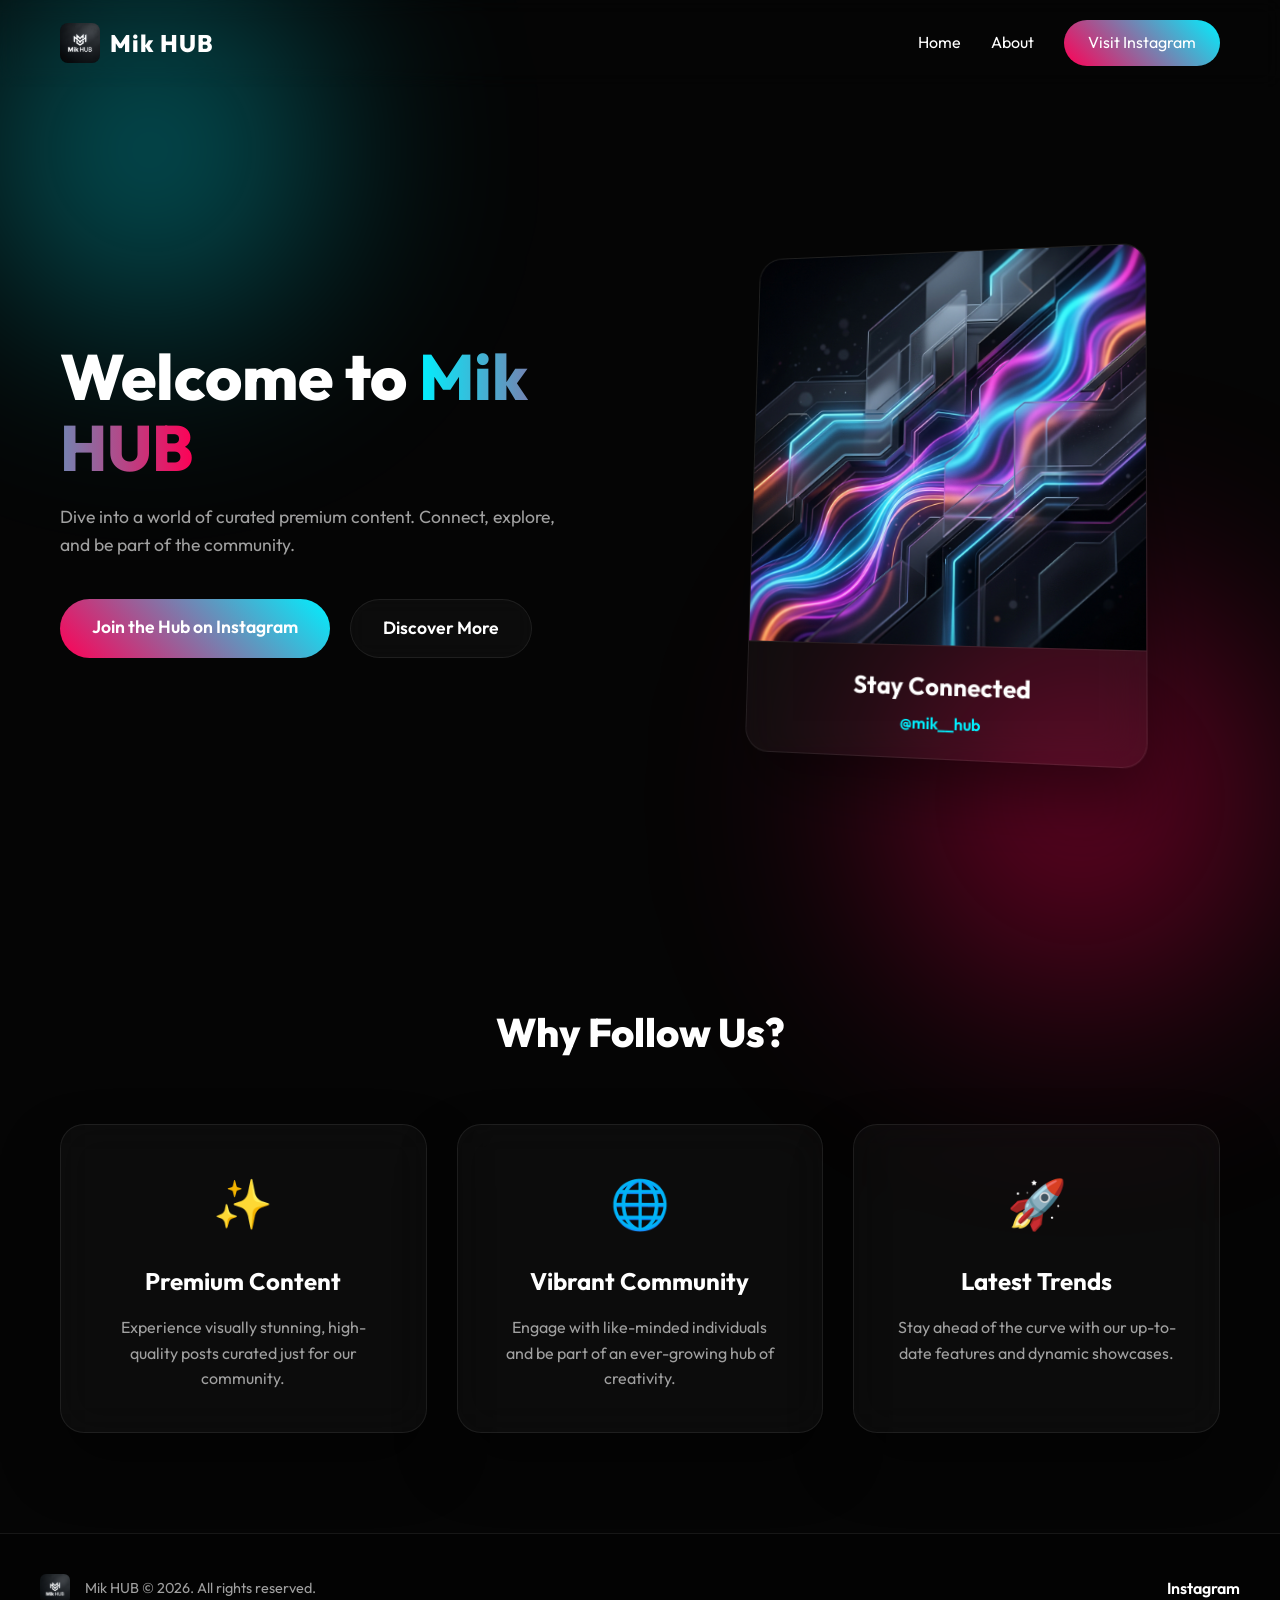
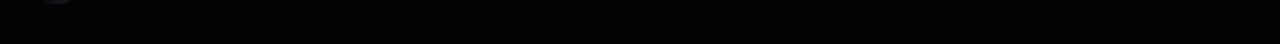
==== index.html @ ecbb57d9 "Initial commit" ====
<!DOCTYPE html>
<html lang="en">
<head>
    <meta charset="UTF-8">
    <meta name="viewport" content="width=device-width, initial-scale=1.0">
    <title>Mik HUB | Premium Connect</title>
    <meta name="description" content="Welcome to Mik HUB. Your central hub for premium content and connections. Follow us on Instagram.">
    <link rel="stylesheet" href="style.css">
    <link href="https://fonts.googleapis.com/css2?family=Outfit:wght@300;400;600;800&display=swap" rel="stylesheet">
</head>
<body>
    <div class="blob blob-1"></div>
    <div class="blob blob-2"></div>
    
    <nav class="navbar">
        <div class="nav-container">
            <div class="logo">
                <img src="assets/logo.png" alt="Mik HUB Logo">
                <span>Mik HUB</span>
            </div>
            <div class="nav-links">
                <a href="#home">Home</a>
                <a href="#about">About</a>
                <a href="https://www.instagram.com/mik__hub?igsh=MWhmcHZrejlreHBydA%3D%3D&utm_source=qr" target="_blank" class="btn-primary">Visit Instagram</a>
            </div>
        </div>
    </nav>

    <main>
        <section id="home" class="hero">
            <div class="hero-content">
                <h1 class="glitch" data-text="Welcome to Mik HUB">Welcome to <span class="highlight">Mik HUB</span></h1>
                <p>Dive into a world of curated premium content. Connect, explore, and be part of the community.</p>
                <div class="cta-group">
                    <a href="https://www.instagram.com/mik__hub?igsh=MWhmcHZrejlreHBydA%3D%3D&utm_source=qr" target="_blank" class="btn-primary large animate-pop">Join the Hub on Instagram</a>
                    <a href="#about" class="btn-secondary large">Discover More</a>
                </div>
            </div>
            <div class="hero-visual">
                <div class="glass-card main-card">
                    <img src="assets/background.png" alt="Mik HUB Visual">
                    <div class="card-overlay">
                        <h3>Stay Connected</h3>
                        <p>@mik__hub</p>
                    </div>
                </div>
            </div>
        </section>

        <section id="about" class="features">
            <h2 class="section-title">Why Follow Us?</h2>
            <div class="feature-grid">
                <div class="glass-card feature-card">
                    <div class="icon">✨</div>
                    <h3>Premium Content</h3>
                    <p>Experience visually stunning, high-quality posts curated just for our community.</p>
                </div>
                <div class="glass-card feature-card">
                    <div class="icon">🌐</div>
                    <h3>Vibrant Community</h3>
                    <p>Engage with like-minded individuals and be part of an ever-growing hub of creativity.</p>
                </div>
                <div class="glass-card feature-card">
                    <div class="icon">🚀</div>
                    <h3>Latest Trends</h3>
                    <p>Stay ahead of the curve with our up-to-date features and dynamic showcases.</p>
                </div>
            </div>
        </section>
    </main>

    <footer>
        <div class="footer-content">
            <div class="footer-logo">
                <img src="assets/logo.png" alt="Mik HUB Logo">
                <p>Mik HUB &copy; <span id="year"></span>. All rights reserved.</p>
            </div>
            <div class="social-links">
                <a href="https://www.instagram.com/mik__hub?igsh=MWhmcHZrejlreHBydA%3D%3D&utm_source=qr" target="_blank">Instagram</a>
            </div>
        </div>
    </footer>

    <script src="script.js"></script>
</body>
</html>
---- style.css ----
:root {
    --bg-color: #050505;
    --text-primary: #ffffff;
    --text-secondary: #a0a0a0;
    --accent-color: #00f0ff;
    --accent-secondary: #ff0055;
    --glass-bg: rgba(255, 255, 255, 0.03);
    --glass-border: rgba(255, 255, 255, 0.08);
}

* {
    margin: 0;
    padding: 0;
    box-sizing: border-box;
}

body {
    font-family: 'Outfit', sans-serif;
    background-color: var(--bg-color);
    color: var(--text-primary);
    overflow-x: hidden;
    line-height: 1.6;
}

/* Background Blobs */
.blob {
    position: fixed;
    border-radius: 50%;
    filter: blur(100px);
    z-index: -1;
    opacity: 0.5;
    animation: float 20s infinite ease-in-out alternate;
}

.blob-1 {
    width: 50vw;
    height: 50vw;
    max-width: 500px;
    max-height: 500px;
    background: radial-gradient(circle, var(--accent-color), transparent 70%);
    top: -100px;
    left: -100px;
}

.blob-2 {
    width: 60vw;
    height: 60vw;
    max-width: 600px;
    max-height: 600px;
    background: radial-gradient(circle, var(--accent-secondary), transparent 70%);
    bottom: -200px;
    right: -100px;
    animation-delay: -10s;
}

@keyframes float {
    0% { transform: translate(0, 0) scale(1); }
    100% { transform: translate(50px, 50px) scale(1.1); }
}

/* Navbar */
.navbar {
    position: fixed;
    top: 0;
    width: 100%;
    padding: 20px 0;
    z-index: 100;
    transition: all 0.3s ease;
    backdrop-filter: blur(10px);
    -webkit-backdrop-filter: blur(10px);
    border-bottom: 1px solid transparent;
}

.navbar.scrolled {
    background: rgba(5, 5, 5, 0.8);
    border-bottom: 1px solid var(--glass-border);
    padding: 15px 0;
}

.nav-container {
    max-width: 1200px;
    margin: 0 auto;
    display: flex;
    justify-content: space-between;
    align-items: center;
    padding: 0 20px;
}

.logo {
    display: flex;
    align-items: center;
    gap: 10px;
    font-weight: 800;
    font-size: 1.5rem;
    letter-spacing: 1px;
}

.logo img {
    height: 40px;
    border-radius: 8px;
}

.nav-links {
    display: flex;
    align-items: center;
    gap: 30px;
}

.nav-links a {
    color: var(--text-primary);
    text-decoration: none;
    font-weight: 400;
    transition: color 0.3s ease;
}

.nav-links a:hover {
    color: var(--accent-color);
}

/* Buttons */
.btn-primary {
    background: linear-gradient(45deg, var(--accent-secondary), var(--accent-color));
    color: white;
    padding: 10px 24px;
    border-radius: 30px;
    text-decoration: none;
    font-weight: 600;
    transition: transform 0.3s ease, box-shadow 0.3s ease;
    border: none;
    cursor: pointer;
    display: inline-block;
}

.btn-primary:hover {
    transform: translateY(-2px);
    box-shadow: 0 10px 20px rgba(0, 240, 255, 0.3);
    color: white;
}

.btn-secondary {
    background: var(--glass-bg);
    border: 1px solid var(--glass-border);
    color: white;
    padding: 10px 24px;
    border-radius: 30px;
    text-decoration: none;
    font-weight: 600;
    transition: all 0.3s ease;
    backdrop-filter: blur(10px);
}

.btn-secondary:hover {
    background: rgba(255, 255, 255, 0.1);
    transform: translateY(-2px);
}

.large {
    padding: 14px 32px;
    font-size: 1.1rem;
}

/* Hero Section */
.hero {
    min-height: 100vh;
    display: flex;
    align-items: center;
    max-width: 1200px;
    margin: 0 auto;
    padding: 100px 20px 0;
    gap: 50px;
}

.hero-content {
    flex: 1;
}

.hero-content h1 {
    font-size: clamp(2.5rem, 5vw, 4rem);
    font-weight: 800;
    line-height: 1.1;
    margin-bottom: 20px;
}

.highlight {
    background: linear-gradient(to right, var(--accent-color), var(--accent-secondary));
    -webkit-background-clip: text;
    -webkit-text-fill-color: transparent;
}

.hero-content p {
    font-size: 1.1rem;
    color: var(--text-secondary);
    margin-bottom: 40px;
    max-width: 500px;
}

.cta-group {
    display: flex;
    gap: 20px;
    flex-wrap: wrap;
}

.hero-visual {
    flex: 1;
    display: flex;
    justify-content: center;
    perspective: 1000px;
}

/* Glass Cards */
.glass-card {
    background: var(--glass-bg);
    border: 1px solid var(--glass-border);
    border-radius: 24px;
    backdrop-filter: blur(20px);
    -webkit-backdrop-filter: blur(20px);
    overflow: hidden;
    position: relative;
    box-shadow: 0 30px 60px rgba(0,0,0,0.4);
}

.main-card {
    width: 100%;
    max-width: 400px;
    transform: rotateY(-10deg) rotateX(5deg);
    transition: transform 0.5s ease;
    animation: float-card 6s ease-in-out infinite alternate;
}

.main-card:hover {
    transform: rotateY(0deg) rotateX(0deg);
}

@keyframes float-card {
    0% { transform: rotateY(-10deg) rotateX(5deg) translateY(0); }
    100% { transform: rotateY(-5deg) rotateX(2deg) translateY(-20px); }
}

.main-card img {
    width: 100%;
    height: auto;
    display: block;
    border-bottom: 1px solid var(--glass-border);
}

.card-overlay {
    padding: 20px;
    text-align: center;
}

.card-overlay h3 {
    font-size: 1.5rem;
    margin-bottom: 5px;
}

.card-overlay p {
    color: var(--accent-color);
    font-weight: 600;
}

/* Features */
.features {
    max-width: 1200px;
    margin: 100px auto;
    padding: 0 20px;
}

.section-title {
    text-align: center;
    font-size: 2.5rem;
    margin-bottom: 60px;
    font-weight: 800;
}

.feature-grid {
    display: grid;
    grid-template-columns: repeat(auto-fit, minmax(280px, 1fr));
    gap: 30px;
}

.feature-card {
    padding: 40px;
    text-align: center;
    transition: transform 0.3s ease, border-color 0.3s ease;
}

.feature-card:hover {
    transform: translateY(-10px);
    border-color: rgba(0, 240, 255, 0.4);
}

.feature-card .icon {
    font-size: 3rem;
    margin-bottom: 20px;
}

.feature-card h3 {
    margin-bottom: 15px;
    font-size: 1.5rem;
}

.feature-card p {
    color: var(--text-secondary);
}

/* Footer */
footer {
    border-top: 1px solid var(--glass-border);
    padding: 40px 20px;
    margin-top: 100px;
    background: rgba(0,0,0,0.3);
}

.footer-content {
    max-width: 1200px;
    margin: 0 auto;
    display: flex;
    justify-content: space-between;
    align-items: center;
    flex-wrap: wrap;
    gap: 20px;
}

.footer-logo {
    display: flex;
    align-items: center;
    gap: 15px;
}

.footer-logo img {
    height: 30px;
    border-radius: 6px;
}

.footer-logo p {
    color: var(--text-secondary);
    font-size: 0.9rem;
}

.social-links a {
    color: var(--text-primary);
    text-decoration: none;
    font-weight: 600;
    transition: color 0.3s ease;
}

.social-links a:hover {
    color: var(--accent-secondary);
}

/* Responsive */
@media (max-width: 900px) {
    .hero {
        flex-direction: column;
        text-align: center;
        padding-top: 120px;
    }
    
    .cta-group {
        justify-content: center;
    }
    
    .nav-links {
        display: none;
    }
}
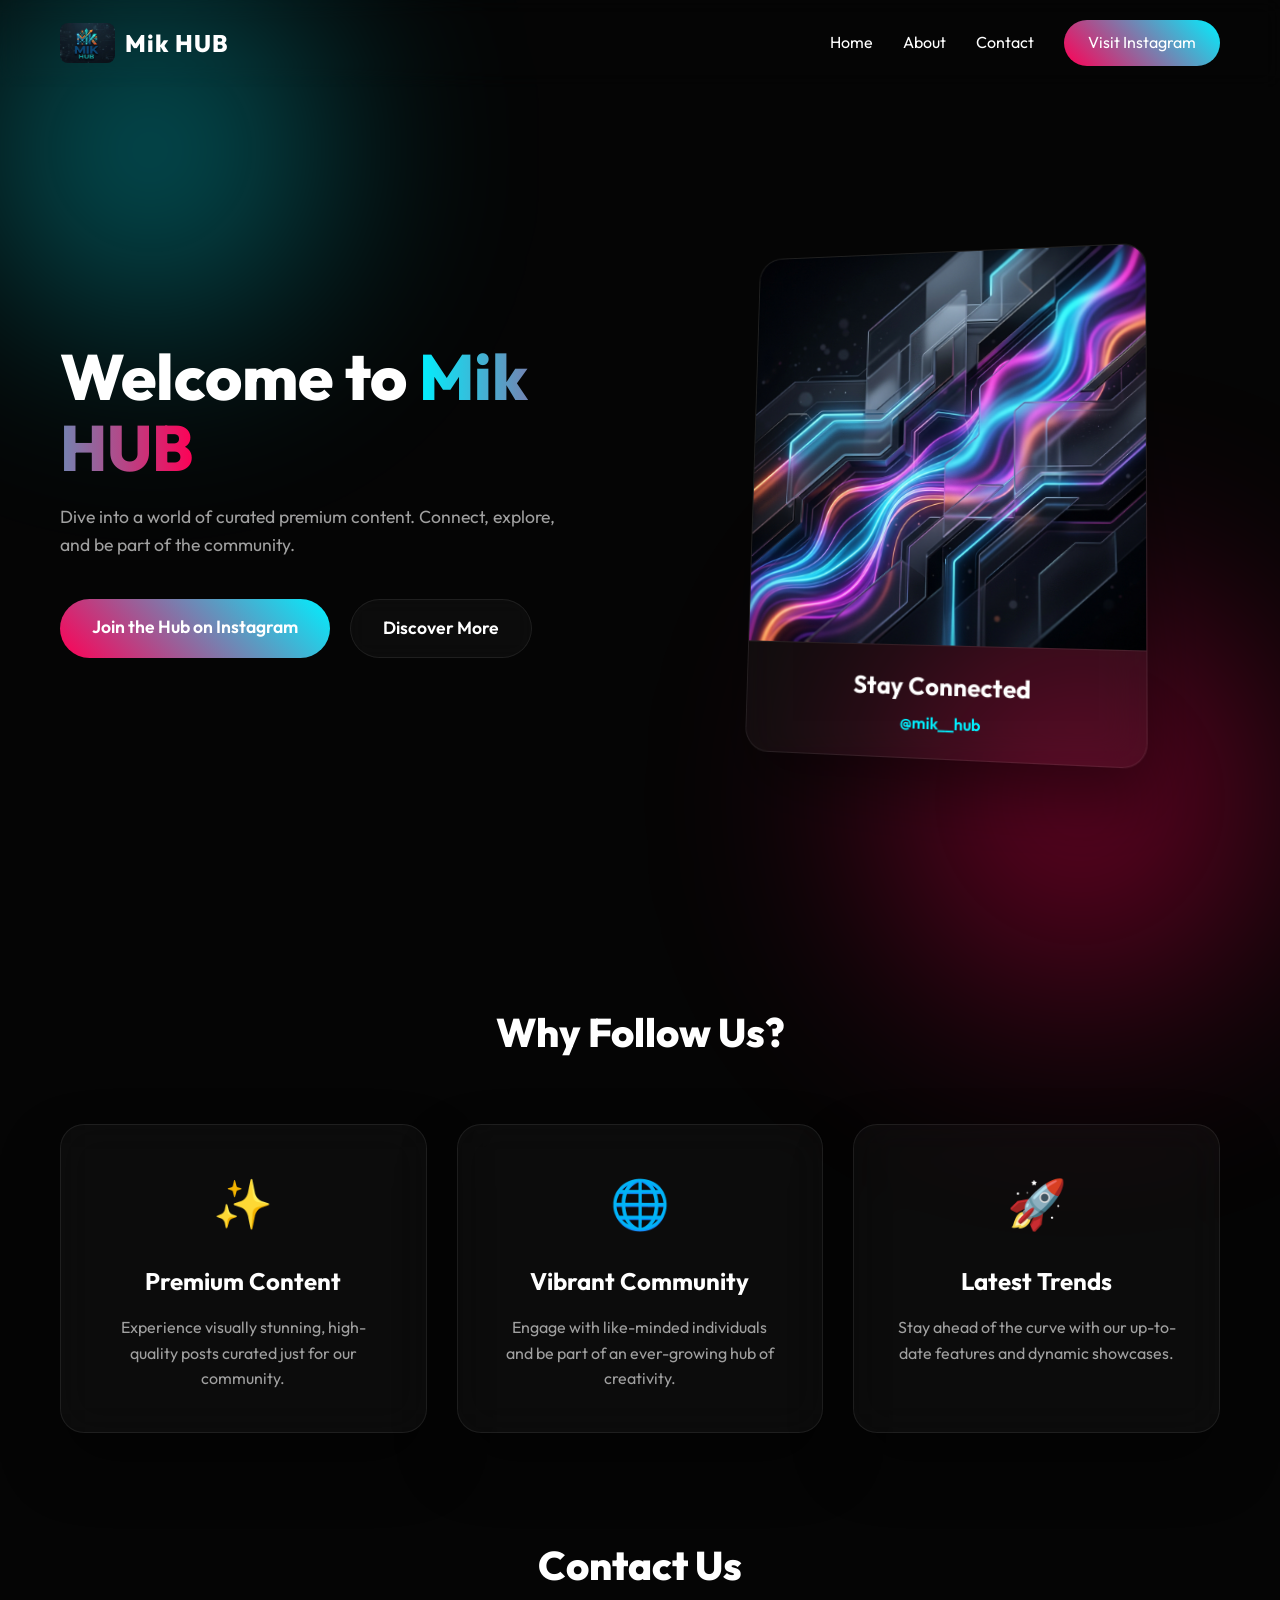
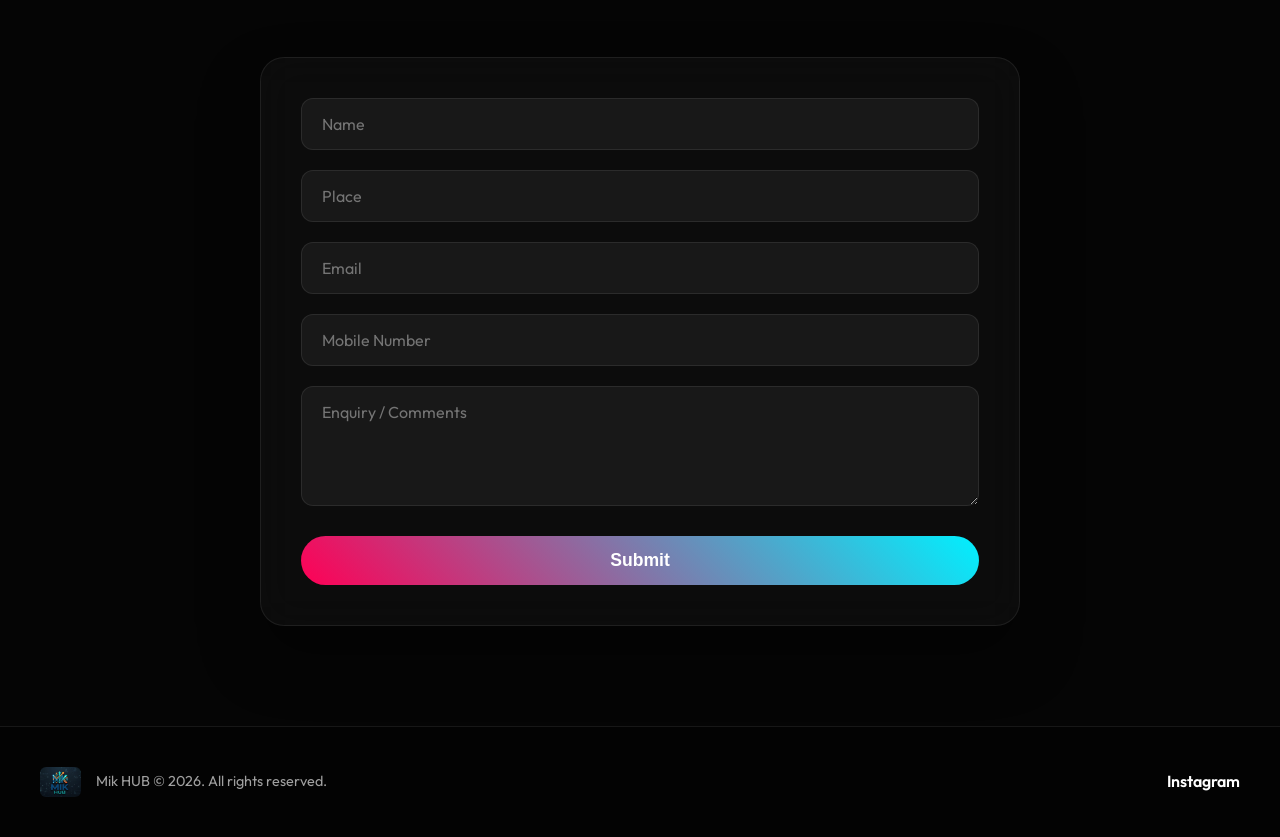
==== commit b46939f8: "Add Contact Us section with Google Form integration" ====
--- a/index.html
+++ b/index.html
@@ -7,6 +7,7 @@
     <meta name="description" content="Welcome to Mik HUB. Your central hub for premium content and connections. Follow us on Instagram.">
     <link rel="stylesheet" href="style.css">
     <link href="https://fonts.googleapis.com/css2?family=Outfit:wght@300;400;600;800&display=swap" rel="stylesheet">
+    <link rel="icon" href="assets/logo.png" type="image/png">
 </head>
 <body>
     <div class="blob blob-1"></div>
@@ -21,6 +22,7 @@
             <div class="nav-links">
                 <a href="#home">Home</a>
                 <a href="#about">About</a>
+                <a href="#contact">Contact</a>
                 <a href="https://www.instagram.com/mik__hub?igsh=MWhmcHZrejlreHBydA%3D%3D&utm_source=qr" target="_blank" class="btn-primary">Visit Instagram</a>
             </div>
         </div>
@@ -67,6 +69,33 @@
                 </div>
             </div>
         </section>
+        <section id="contact" class="contact">
+            <h2 class="section-title">Contact Us</h2>
+            <div class="contact-container glass-card">
+                <form action="https://docs.google.com/forms/d/e/1FAIpQLSd5gc3C_2sog1Hj9WvyjLSIpufk0DSfqFF3jR6Pw8GikK0wCA/formResponse" method="POST" target="hidden_iframe" id="contactForm" class="contact-form">
+                    <div class="form-group">
+                        <input type="text" name="entry.2005620554" placeholder="Name" required class="form-input">
+                    </div>
+                    <div class="form-group">
+                        <input type="text" name="entry.1065046570" placeholder="Place" class="form-input">
+                    </div>
+                    <div class="form-group">
+                        <input type="email" name="entry.1045781291" placeholder="Email" required class="form-input">
+                    </div>
+                    <div class="form-group">
+                        <input type="tel" name="entry.1166974658" placeholder="Mobile Number" required class="form-input" pattern="^\+?[0-9\s\-]{7,15}$" title="Please enter a valid mobile number. It can start with a + if needed.">
+                    </div>
+                    <div class="form-group">
+                        <textarea name="entry.839337160" placeholder="Enquiry / Comments" required class="form-input" rows="4"></textarea>
+                    </div>
+                    <button type="submit" class="btn-primary large submit-btn">Submit</button>
+                </form>
+                <div id="success-msg" class="success-msg" style="display: none;">Thank you! Your message has been sent.</div>
+                <iframe name="hidden_iframe" id="hidden_iframe" style="display:none;" onload="if(submitted){document.getElementById('contactForm').style.display='none'; document.getElementById('success-msg').style.display='block';}"></iframe>
+                <script>var submitted=false;</script>
+                <script>document.getElementById('contactForm').addEventListener('submit', function() { submitted=true; });</script>
+            </div>
+        </section>
     </main>
 
     <footer>
--- a/style.css
+++ b/style.css
@@ -346,6 +346,69 @@
 
 .social-links a:hover {
     color: var(--accent-secondary);
+}
+
+/* Contact Section */
+.contact {
+    max-width: 800px;
+    margin: 100px auto;
+    padding: 0 20px;
+}
+
+.contact-container {
+    padding: 40px;
+    margin-top: 40px;
+}
+
+.contact-form {
+    display: flex;
+    flex-direction: column;
+    gap: 20px;
+}
+
+.form-group {
+    display: flex;
+    flex-direction: column;
+}
+
+.form-input {
+    background: rgba(255, 255, 255, 0.05);
+    border: 1px solid var(--glass-border);
+    padding: 15px 20px;
+    border-radius: 12px;
+    color: var(--text-primary);
+    font-family: 'Outfit', sans-serif;
+    font-size: 1rem;
+    transition: all 0.3s ease;
+}
+
+.form-input:focus {
+    outline: none;
+    border-color: var(--accent-color);
+    background: rgba(255, 255, 255, 0.1);
+    box-shadow: 0 0 15px rgba(0, 240, 255, 0.2);
+}
+
+.form-input::placeholder {
+    color: rgba(255, 255, 255, 0.4);
+}
+
+textarea.form-input {
+    resize: vertical;
+    min-height: 120px;
+}
+
+.submit-btn {
+    margin-top: 10px;
+    width: 100%;
+}
+
+.success-msg {
+    text-align: center;
+    color: var(--accent-color);
+    font-size: 1.2rem;
+    font-weight: 600;
+    padding: 20px;
 }
 
 /* Responsive */
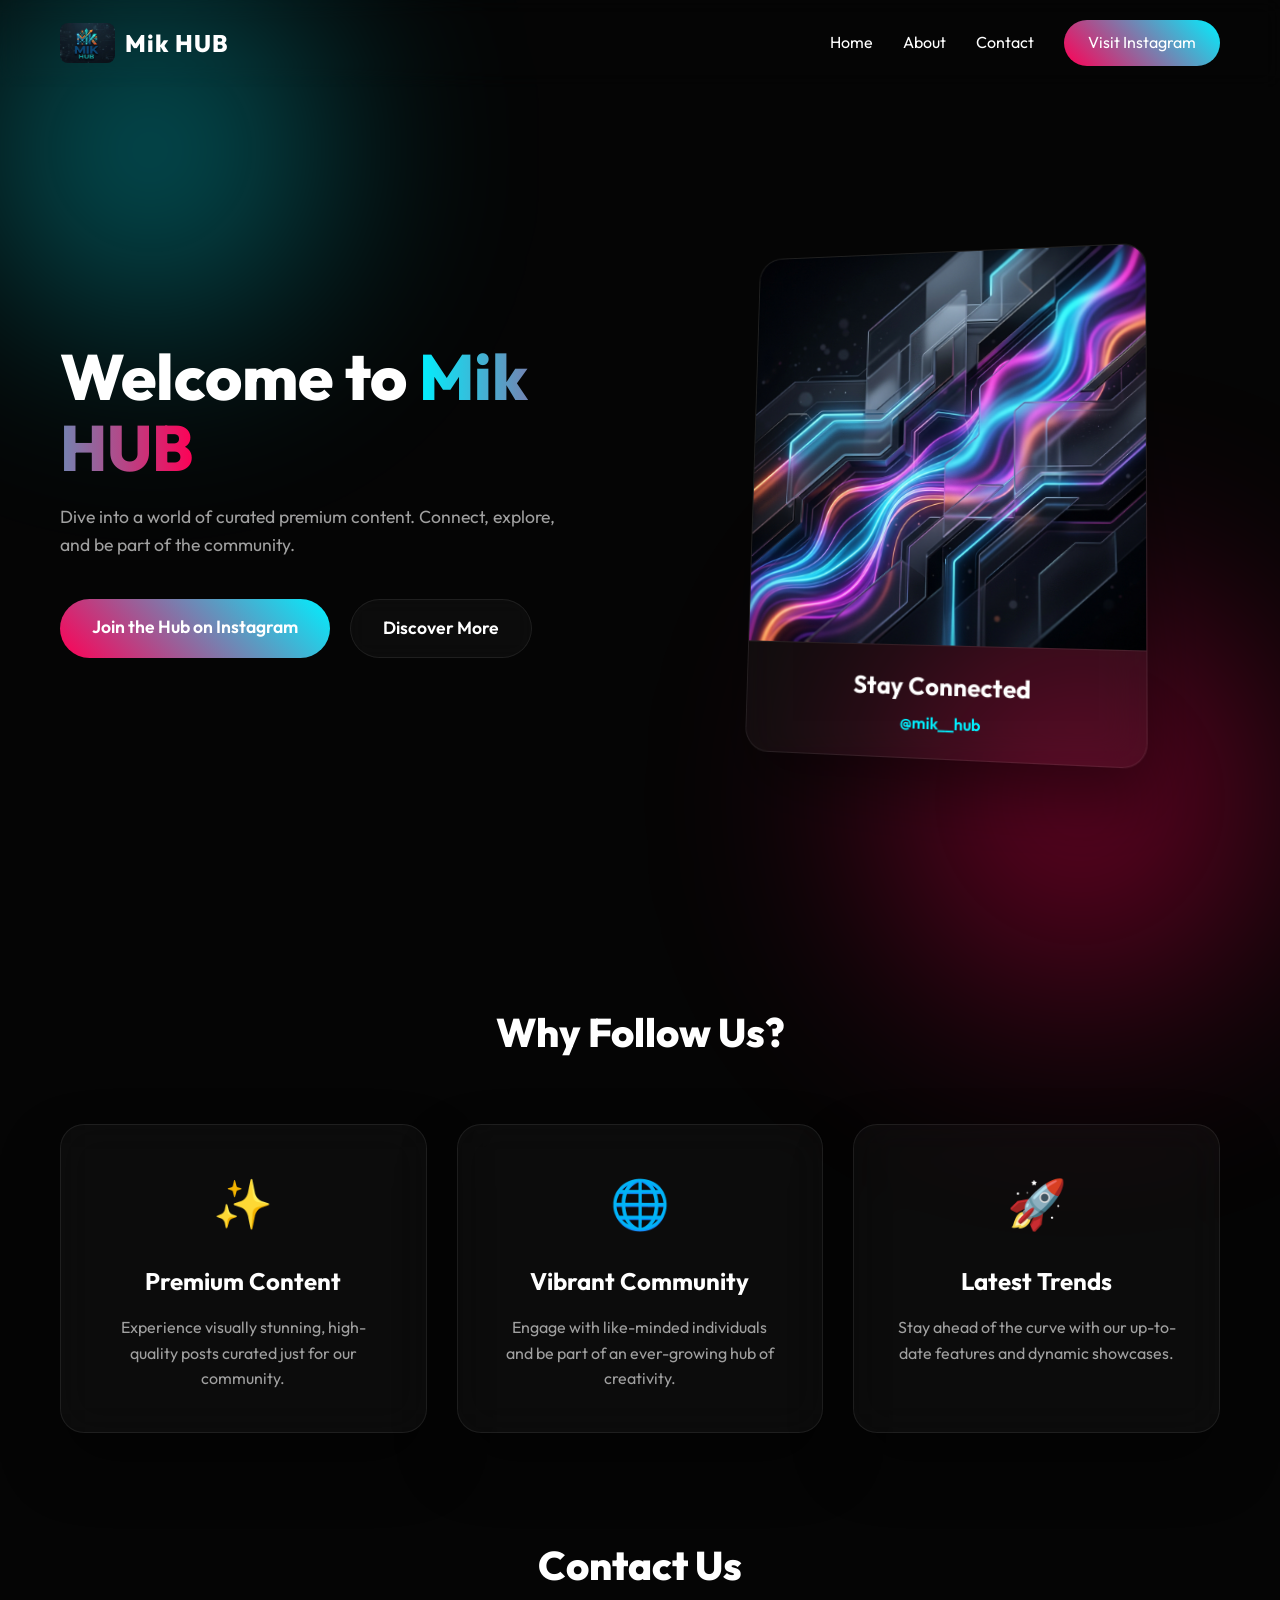
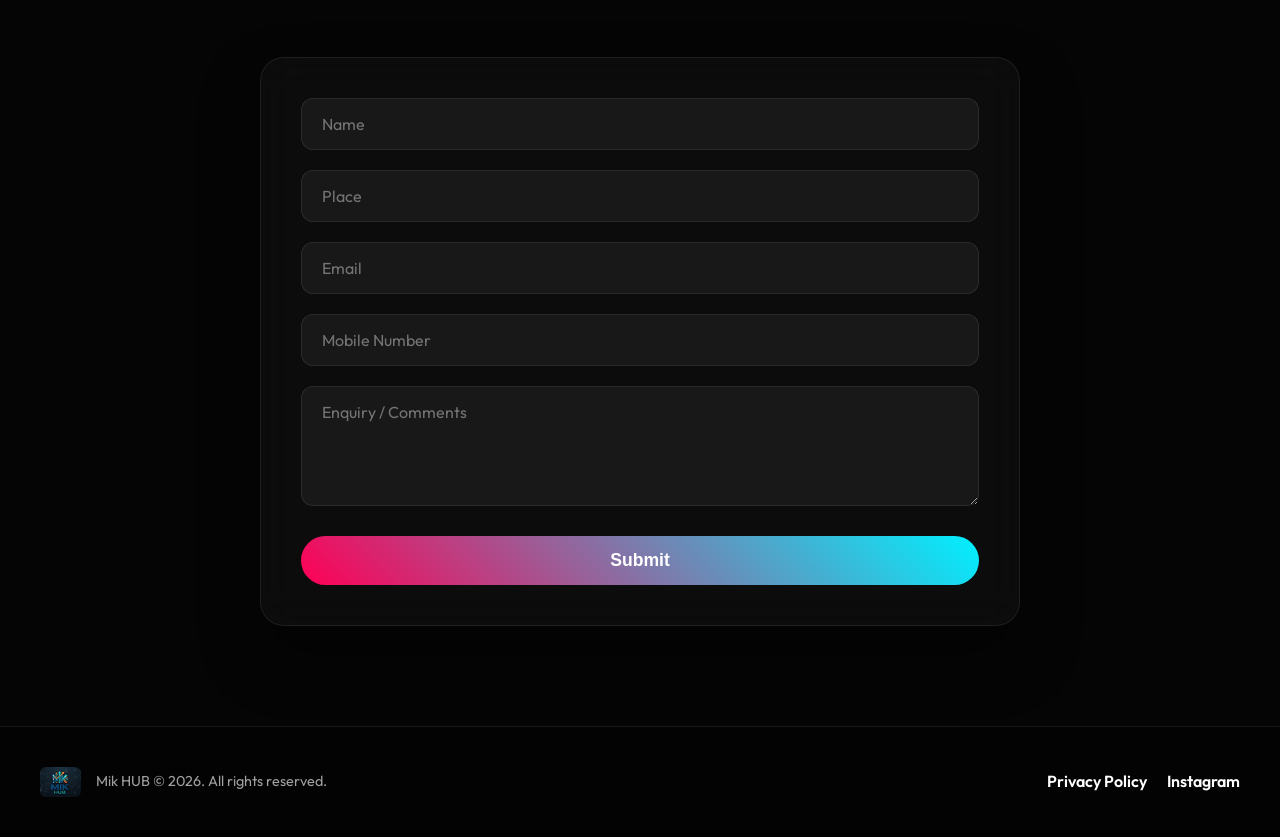
==== commit 056bc291: "added privacy Policy" ====
--- a/index.html
+++ b/index.html
@@ -72,7 +72,7 @@
         <section id="contact" class="contact">
             <h2 class="section-title">Contact Us</h2>
             <div class="contact-container glass-card">
-                <form action="https://docs.google.com/forms/d/e/1FAIpQLSd5gc3C_2sog1Hj9WvyjLSIpufk0DSfqFF3jR6Pw8GikK0wCA/formResponse" method="POST" target="hidden_iframe" id="contactForm" class="contact-form">
+                <form action="https://docs.google.com/forms/u/0/d/e/1FAIpQLSd5gc3C_2sog1Hj9WvyjLSIpufk0DSfqFF3jR6Pw8GikK0wCA/formResponse" method="POST" target="hidden_iframe" id="contactForm" class="contact-form">
                     <div class="form-group">
                         <input type="text" name="entry.2005620554" placeholder="Name" required class="form-input">
                     </div>
@@ -88,12 +88,17 @@
                     <div class="form-group">
                         <textarea name="entry.839337160" placeholder="Enquiry / Comments" required class="form-input" rows="4"></textarea>
                     </div>
+                    <input type="hidden" name="fvv" value="1">
+                    <input type="hidden" name="partialResponse" value="[null,null,&quot;-643320754355645193&quot;]">
+                    <input type="hidden" name="pageHistory" value="0">
+                    <input type="hidden" name="fbzx" value="-643320754355645193">
+                    <input type="hidden" name="submissionTimestamp" value="-1">
                     <button type="submit" class="btn-primary large submit-btn">Submit</button>
                 </form>
                 <div id="success-msg" class="success-msg" style="display: none;">Thank you! Your message has been sent.</div>
-                <iframe name="hidden_iframe" id="hidden_iframe" style="display:none;" onload="if(submitted){document.getElementById('contactForm').style.display='none'; document.getElementById('success-msg').style.display='block';}"></iframe>
-                <script>var submitted=false;</script>
-                <script>document.getElementById('contactForm').addEventListener('submit', function() { submitted=true; });</script>
+                <iframe name="hidden_iframe" id="hidden_iframe" style="display:none;" onload="if (window.submitted) { document.getElementById('contactForm').style.display='none'; document.getElementById('success-msg').style.display='block'; }"></iframe>
+                <script>window.submitted = false;</script>
+                <script>document.getElementById('contactForm').addEventListener('submit', function() { window.submitted = true; });</script>
             </div>
         </section>
     </main>
@@ -104,7 +109,8 @@
                 <img src="assets/logo.png" alt="Mik HUB Logo">
                 <p>Mik HUB &copy; <span id="year"></span>. All rights reserved.</p>
             </div>
-            <div class="social-links">
+            <div class="footer-links">
+                <a href="privacy-policy.html">Privacy Policy</a>
                 <a href="https://www.instagram.com/mik__hub?igsh=MWhmcHZrejlreHBydA%3D%3D&utm_source=qr" target="_blank">Instagram</a>
             </div>
         </div>
--- a/style.css
+++ b/style.css
@@ -409,6 +409,101 @@
     font-size: 1.2rem;
     font-weight: 600;
     padding: 20px;
+}
+
+.footer-links {
+    display: flex;
+    align-items: center;
+    gap: 20px;
+    flex-wrap: wrap;
+}
+
+.footer-links a {
+    color: var(--text-primary);
+    text-decoration: none;
+    font-weight: 600;
+    transition: color 0.3s ease;
+}
+
+.footer-links a:hover {
+    color: var(--accent-secondary);
+}
+
+.policy-body {
+    min-height: 100vh;
+}
+
+.policy-page {
+    max-width: 1100px;
+    margin: 0 auto;
+    padding: 130px 20px 80px;
+}
+
+.policy-hero {
+    text-align: center;
+    margin-bottom: 40px;
+}
+
+.eyebrow {
+    font-size: 0.8rem;
+    letter-spacing: 0.2em;
+    text-transform: uppercase;
+    color: var(--accent-color);
+    margin-bottom: 15px;
+    font-weight: 700;
+}
+
+.policy-hero h1 {
+    font-size: clamp(2.5rem, 5vw, 4rem);
+    margin-bottom: 15px;
+}
+
+.policy-hero p {
+    color: var(--text-secondary);
+    max-width: 700px;
+    margin: 0 auto;
+    font-size: 1.05rem;
+}
+
+.policy-shell {
+    width: min(100%, 900px);
+    margin: 0 auto;
+}
+
+.policy-card {
+    padding: 32px 28px;
+}
+
+.policy-section {
+    padding: 12px 0 18px;
+    border-bottom: 1px solid var(--glass-border);
+}
+
+.policy-section:last-child {
+    border-bottom: none;
+}
+
+.policy-section h2 {
+    font-size: 1.5rem;
+    margin-bottom: 14px;
+}
+
+.policy-section p,
+.policy-section li {
+    color: var(--text-secondary);
+    font-size: 1rem;
+    line-height: 1.8;
+}
+
+.policy-list {
+    margin-top: 12px;
+    padding-left: 20px;
+}
+
+.policy-footer {
+    text-align: center;
+    margin-top: 30px;
+    color: var(--text-secondary);
 }
 
 /* Responsive */
@@ -426,4 +521,8 @@
     .nav-links {
         display: none;
     }
-}
+
+    .policy-card {
+        padding: 24px 18px;
+    }
+}
